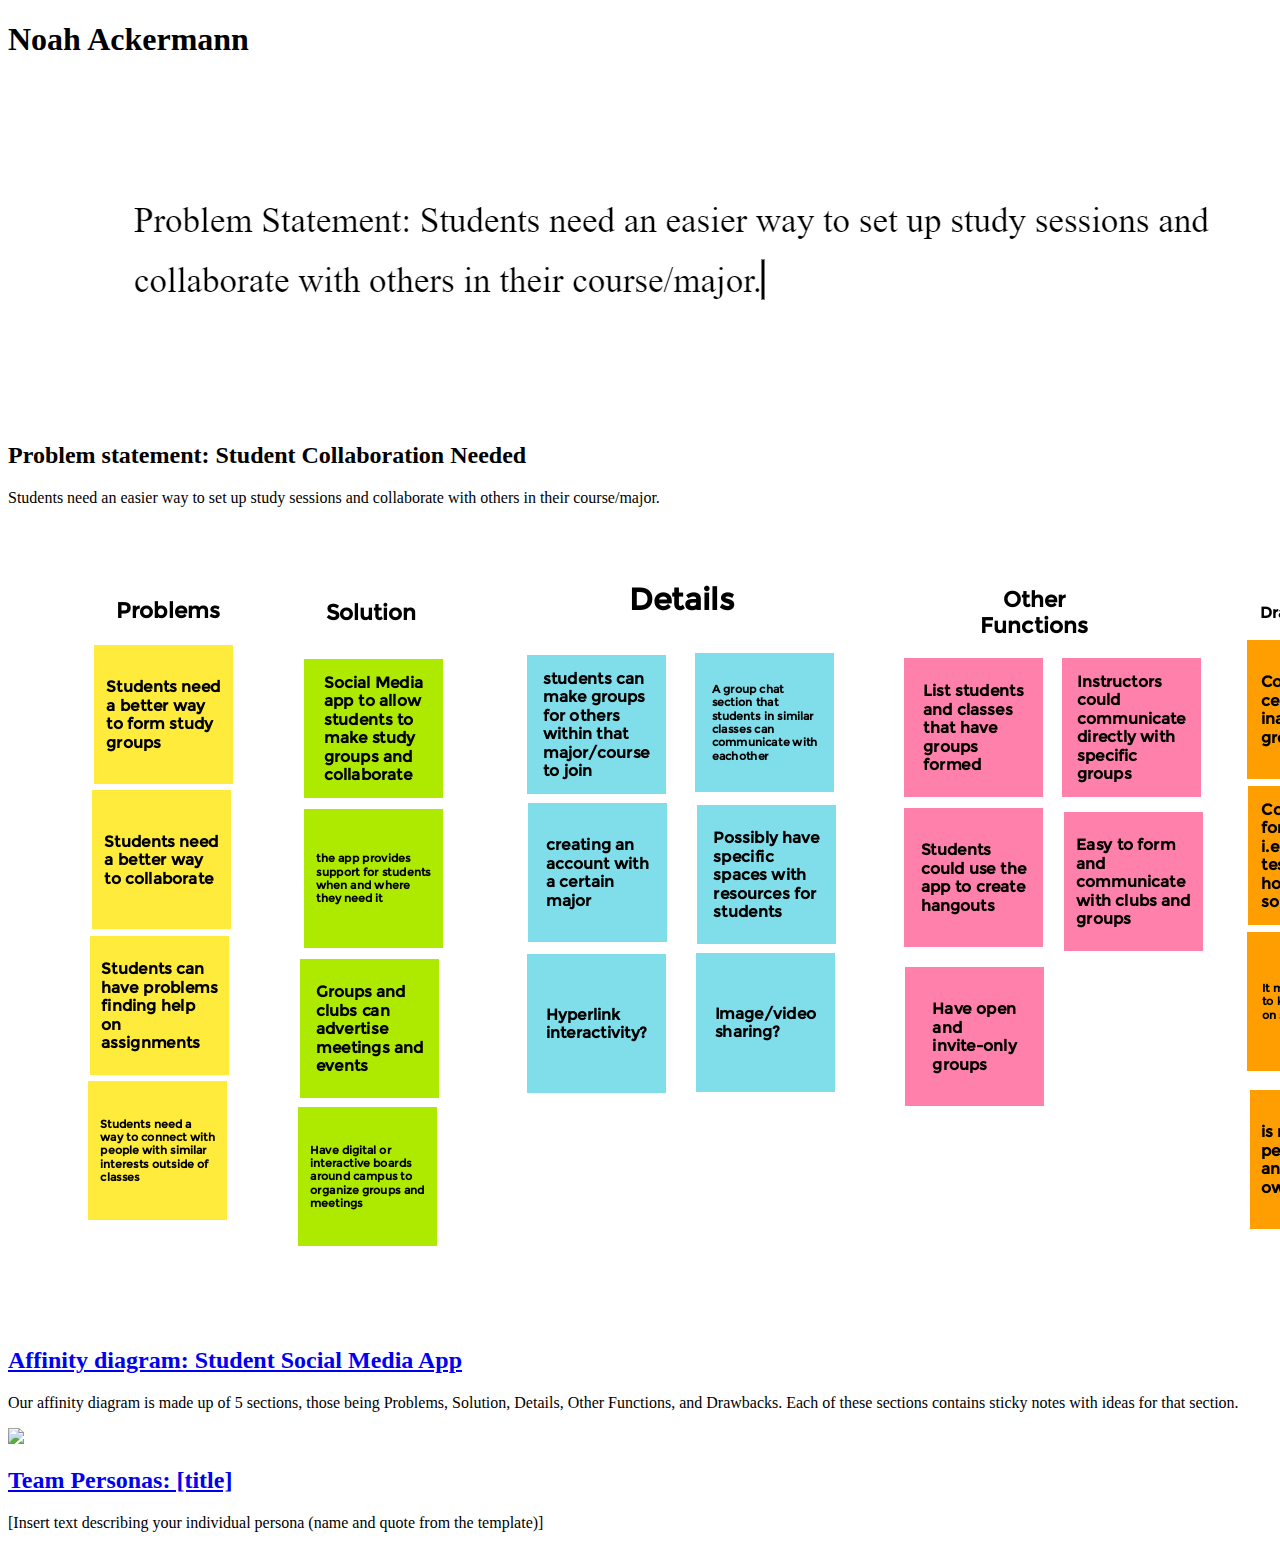
==== index.html @ 7d01def1 "Update index.html" ====
<!DOCTYPE html>
<html>
    <head>
        <title>CSCE 190: Noah Ackermann</title>
    </head>
    <body background-color: blue>
        <h1>Noah Ackermann</h1>
        <section class="assign">
            <img src="Images/Problem Statement.png">
            <section class="assign-det">
                <h2>Problem statement: Student Collaboration Needed</h2>
                <p>
                    Students need an easier way to set up study sessions and collaborate with others in their course/major.
                </p>
            </section>
        </section>
        <!-- Affinity diagram assignment -->
        <section class="assign">
            <img src="Images/Affinity Diagram 1.png" />
            <section class="assign-det">
                <a href="Files/Affinity Diagram.pdf"><h2>Affinity diagram: Student Social Media App</h2></a>
                <p>
                    Our affinity diagram is made up of 5 sections, those being Problems, Solution, Details, Other Functions, and Drawbacks. Each of these sections contains sticky notes with ideas for that section.
                </p>
        </section>
        </section>
        <!--Personas assignment-->
        <section class="assign">
            <img src="images/my-persona.jpg" />
            <section class="assign-det">
                <a href="files/all-personas.pdf"><h2>Team Personas: [title]</h2></a>
                <p>
                    [Insert text describing your individual persona (name and quote from the template)]
                </p>
            </section>
        </section>
    </body>
</html>
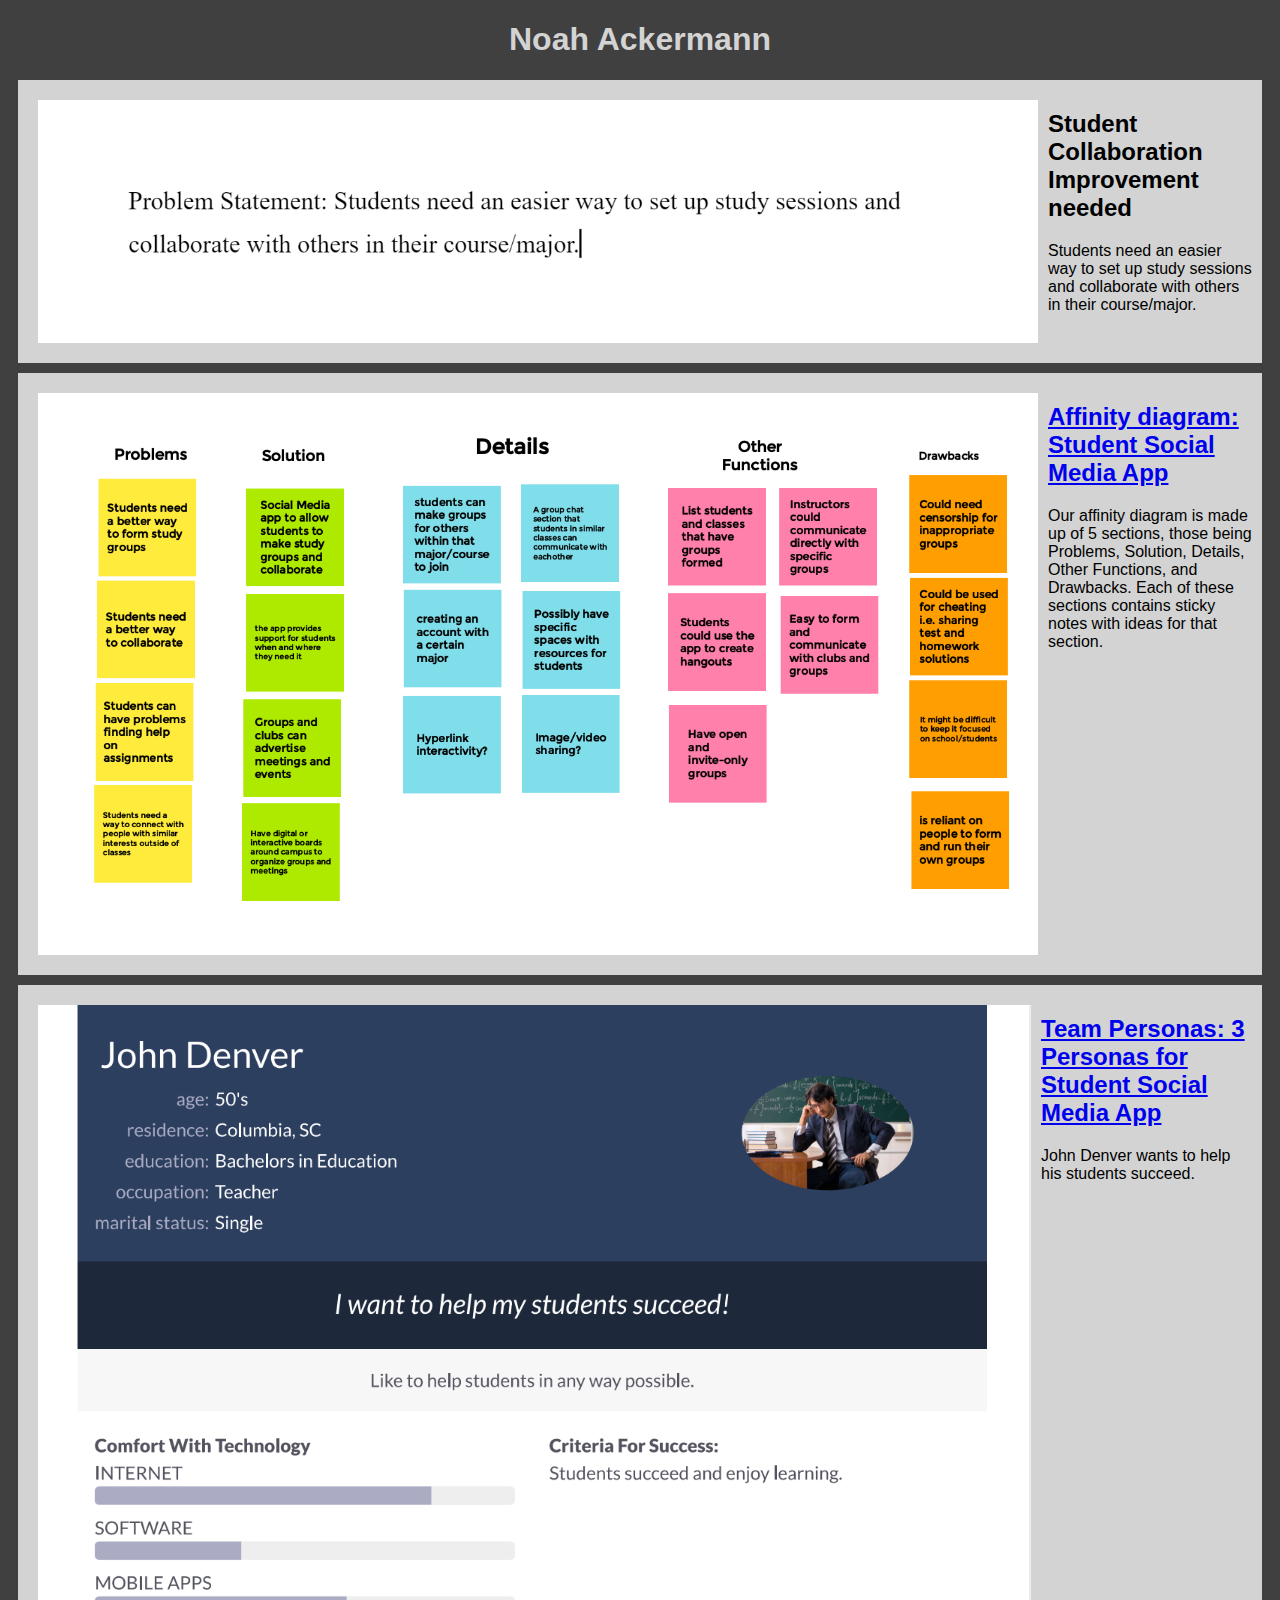
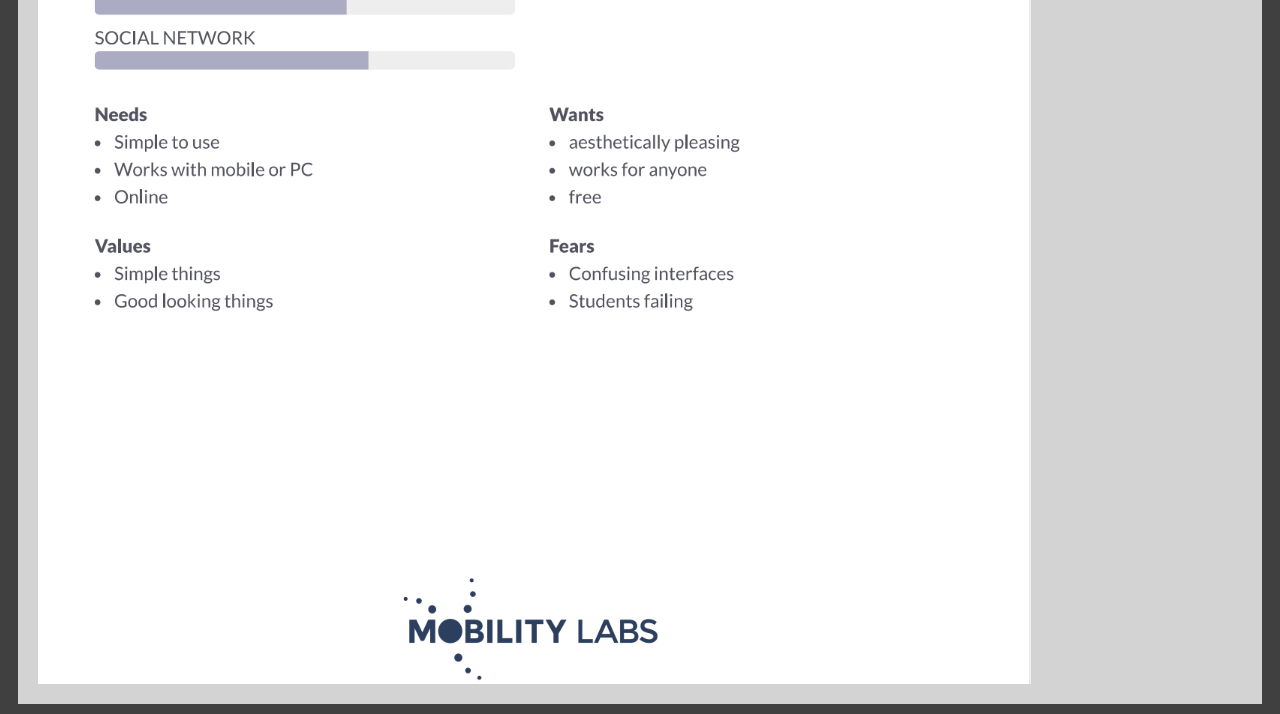
==== commit 4671bc28: "Add files via upload" ====
--- a/index.html
+++ b/index.html
@@ -1,38 +1,42 @@
 <!DOCTYPE html>
 <html>
     <head>
-        <title>CSCE 190: Noah Ackermann</title>
+        <title>
+            CSCE 190: Noah Ackermann
+        </title>
+        <link rel="stylesheet" href="styles.css">
     </head>
-    <body background-color: blue>
+    <body>
         <h1>Noah Ackermann</h1>
         <section class="assign">
             <img src="Images/Problem Statement.png">
             <section class="assign-det">
-                <h2>Problem statement: Student Collaboration Needed</h2>
+                <h2>Student Collaboration Improvement needed</h2>
                 <p>
-                    Students need an easier way to set up study sessions and collaborate with others in their course/major.
+                    Students need  an easier way to set up study sessions and collaborate with others in their course/major.
                 </p>
             </section>
         </section>
-        <!-- Affinity diagram assignment -->
+        <!--Affiniyy diagram assignment-->
         <section class="assign">
             <img src="Images/Affinity Diagram 1.png" />
             <section class="assign-det">
-                <a href="Files/Affinity Diagram.pdf"><h2>Affinity diagram: Student Social Media App</h2></a>
-                <p>
-                    Our affinity diagram is made up of 5 sections, those being Problems, Solution, Details, Other Functions, and Drawbacks. Each of these sections contains sticky notes with ideas for that section.
-                </p>
+            <a href="Files/Affinity Diagram.pdf"><h2>Affinity diagram: Student Social Media App</h2></a>
+            <p>
+                Our affinity diagram is made up of 5 sections, those being Problems, Solution, Details, Other Functions, and Drawbacks. Each of these sections contains sticky notes with ideas for that section.
+            </p>
         </section>
         </section>
+
         <!--Personas assignment-->
         <section class="assign">
-            <img src="images/my-persona.jpg" />
+            <img src="Images/persona.png" />
             <section class="assign-det">
-                <a href="files/all-personas.pdf"><h2>Team Personas: [title]</h2></a>
+                <a href="Files/CombinedPersonas.pdf"><h2>Team Personas: 3 Personas for Student Social Media App</h2></a>
                 <p>
-                    [Insert text describing your individual persona (name and quote from the template)]
+                    John Denver wants to help his students succeed.
                 </p>
             </section>
         </section>
     </body>
-</html>
+</html>--- a/styles.css
+++ b/styles.css
@@ -0,0 +1,22 @@
+body {
+    background-color: #404040;
+    font-family: Arial, Helvetica, sans-serif;
+}
+
+h1 {
+    color: lightgray;
+    text-align: center;
+}
+
+.assign {
+    background-color: lightgray;
+    margin: 10px;
+    padding: 10px;
+    display: flex;
+
+}
+
+.assign img {
+    width: 1000px;
+    margin: 10px;
+}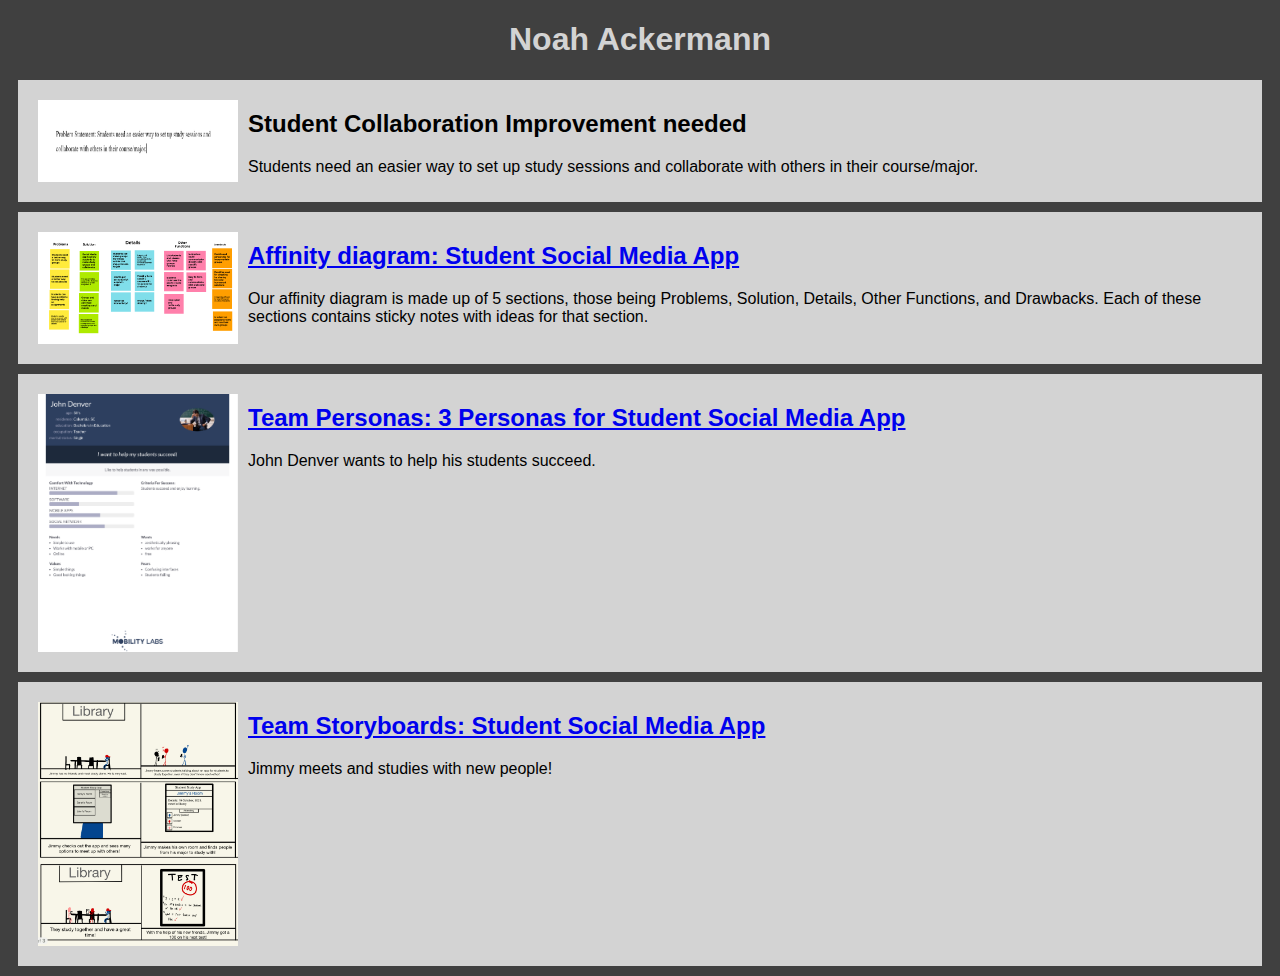
==== commit 59c16865: "Add files via upload" ====
--- a/index.html
+++ b/index.html
@@ -38,5 +38,16 @@
                 </p>
             </section>
         </section>
+
+        <!-- Storyboard assignment -->
+        <section class="assign">
+            <img src="Images/All Frames.JPG" />
+            <section class="assign-det">
+                <a href="Files/CombinedStoryboard.pdf"><h2>Team Storyboards: Student Social Media App</h2></a>
+                <p>
+                    Jimmy meets and studies with new people!
+                </p>
+            </section>
+        </section>
     </body>
 </html>--- a/styles.css
+++ b/styles.css
@@ -17,6 +17,6 @@
 }
 
 .assign img {
-    width: 1000px;
+    width: 200px;
     margin: 10px;
 }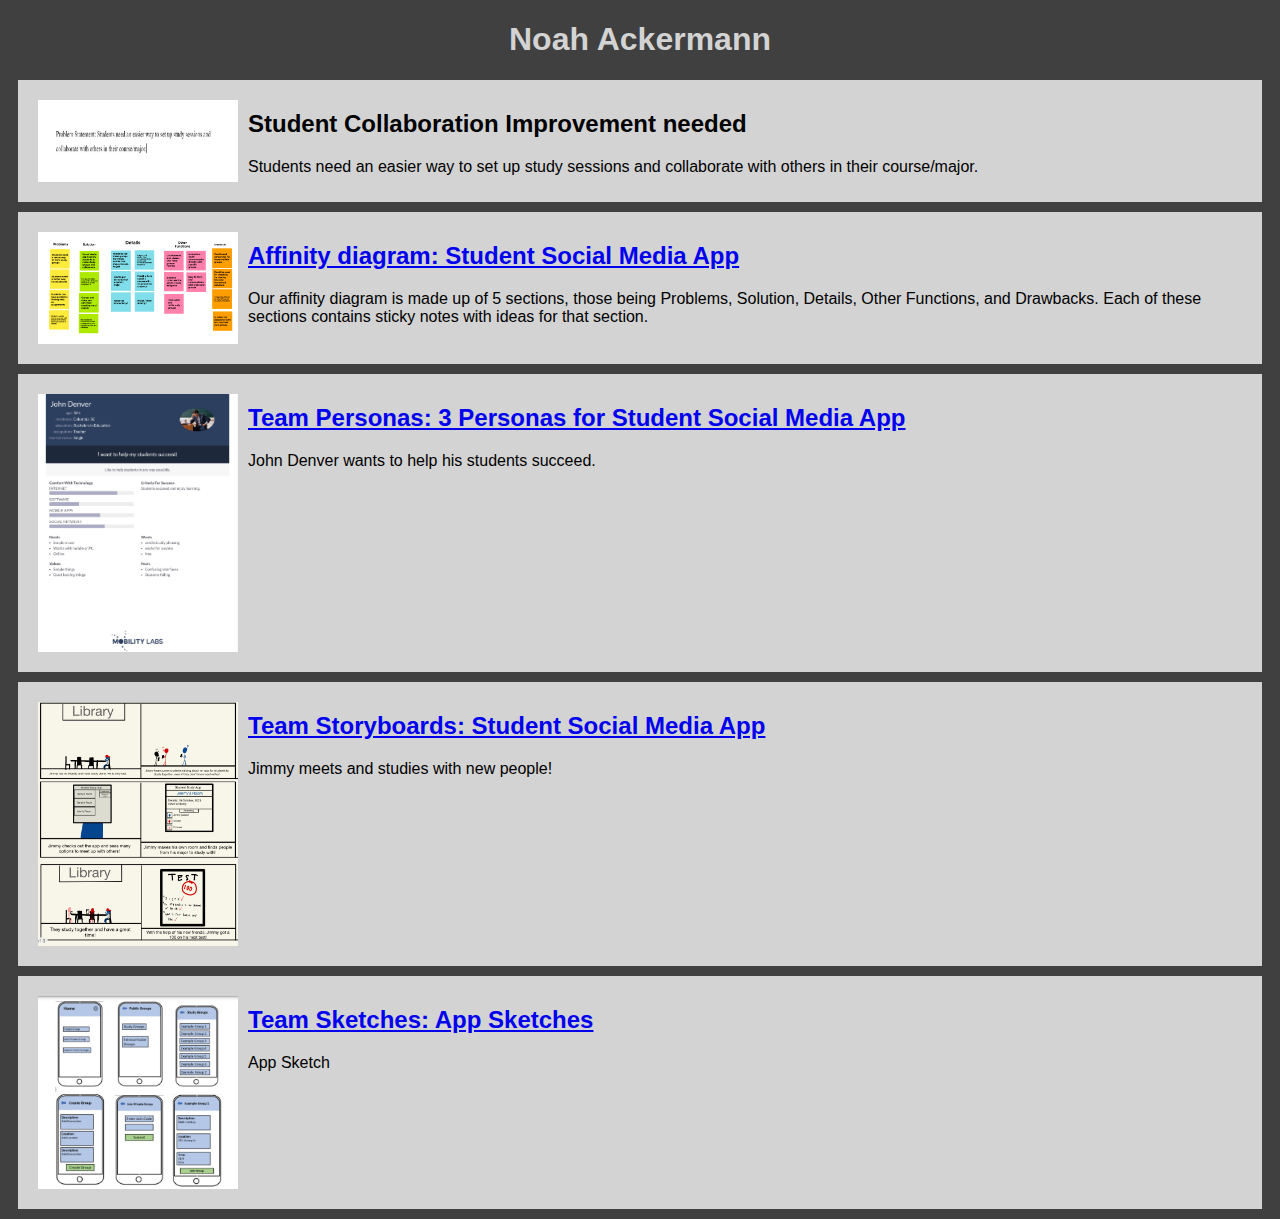
==== commit 837792f4: "Add files via upload" ====
--- a/index.html
+++ b/index.html
@@ -49,5 +49,16 @@
                 </p>
             </section>
         </section>
+
+        <!-- Sketching assignment -->
+        <section class="assign">
+            <img src="Images\Sketch.png" />
+            <section class="assign-det">
+                <a href="Files\CombinedSketch.pdf"><h2>Team Sketches: App Sketches</h2></a>
+                <p>
+                App Sketch
+                </p>
+            </section>
+        </section>
     </body>
 </html>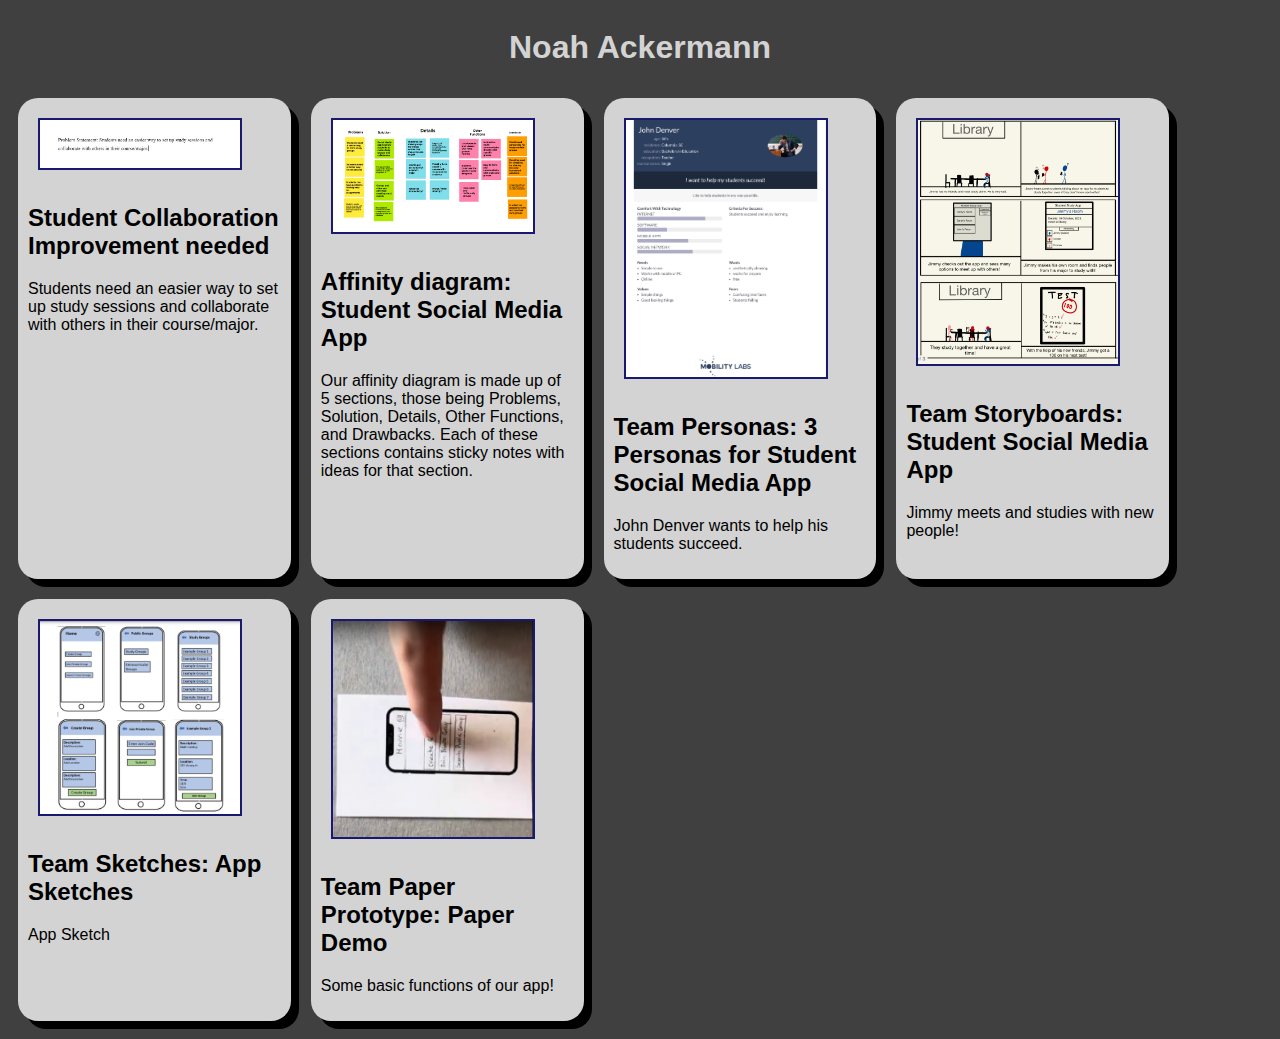
==== commit 772e6971: "Add files via upload" ====
--- a/index.html
+++ b/index.html
@@ -60,5 +60,16 @@
                 </p>
             </section>
         </section>
+
+        <!-- Paper prototype assignment -->
+    <section class="assign">
+        <img src="Images\Paper Prototype.png" />
+        <section class="assign-det">
+            <a href="https://www.youtube.com/watch?v=44rcuHkIXOM&ab_channel=TomGilman"><h2>Team Paper Prototype: Paper Demo</h2></a>
+            <p>
+                Some basic functions of our app!
+            </p>
+            </section>
+        </section>
     </body>
 </html>--- a/styles.css
+++ b/styles.css
@@ -1,22 +1,53 @@
 body {
     background-color: #404040;
     font-family: Arial, Helvetica, sans-serif;
+    display: flex;
+    flex-wrap: wrap;
 }
 
 h1 {
     color: lightgray;
     text-align: center;
+    width: 100%;
+    display: block;
+}
+
+h1:hover {
+    color: hotpink;
+    text-align: center;
+    width: 100%;
+    display: block;
+}
+
+a {
+    text-decoration: none;
+    color: black;
+}
+
+a:hover {
+    color: hotpink;
 }
 
 .assign {
     background-color: lightgray;
     margin: 10px;
     padding: 10px;
-    display: flex;
-
+    border-radius: 20px;
+    width: 20%;
+    display: block;
+    box-shadow: 8px 8px black;
 }
 
 .assign img {
     width: 200px;
     margin: 10px;
+    border: 2px solid midnightblue;
+    
+}
+
+.assign img:hover {
+    width: 200px;
+    margin: 10px;
+    border: 2px dashed hotpink;
+    
 }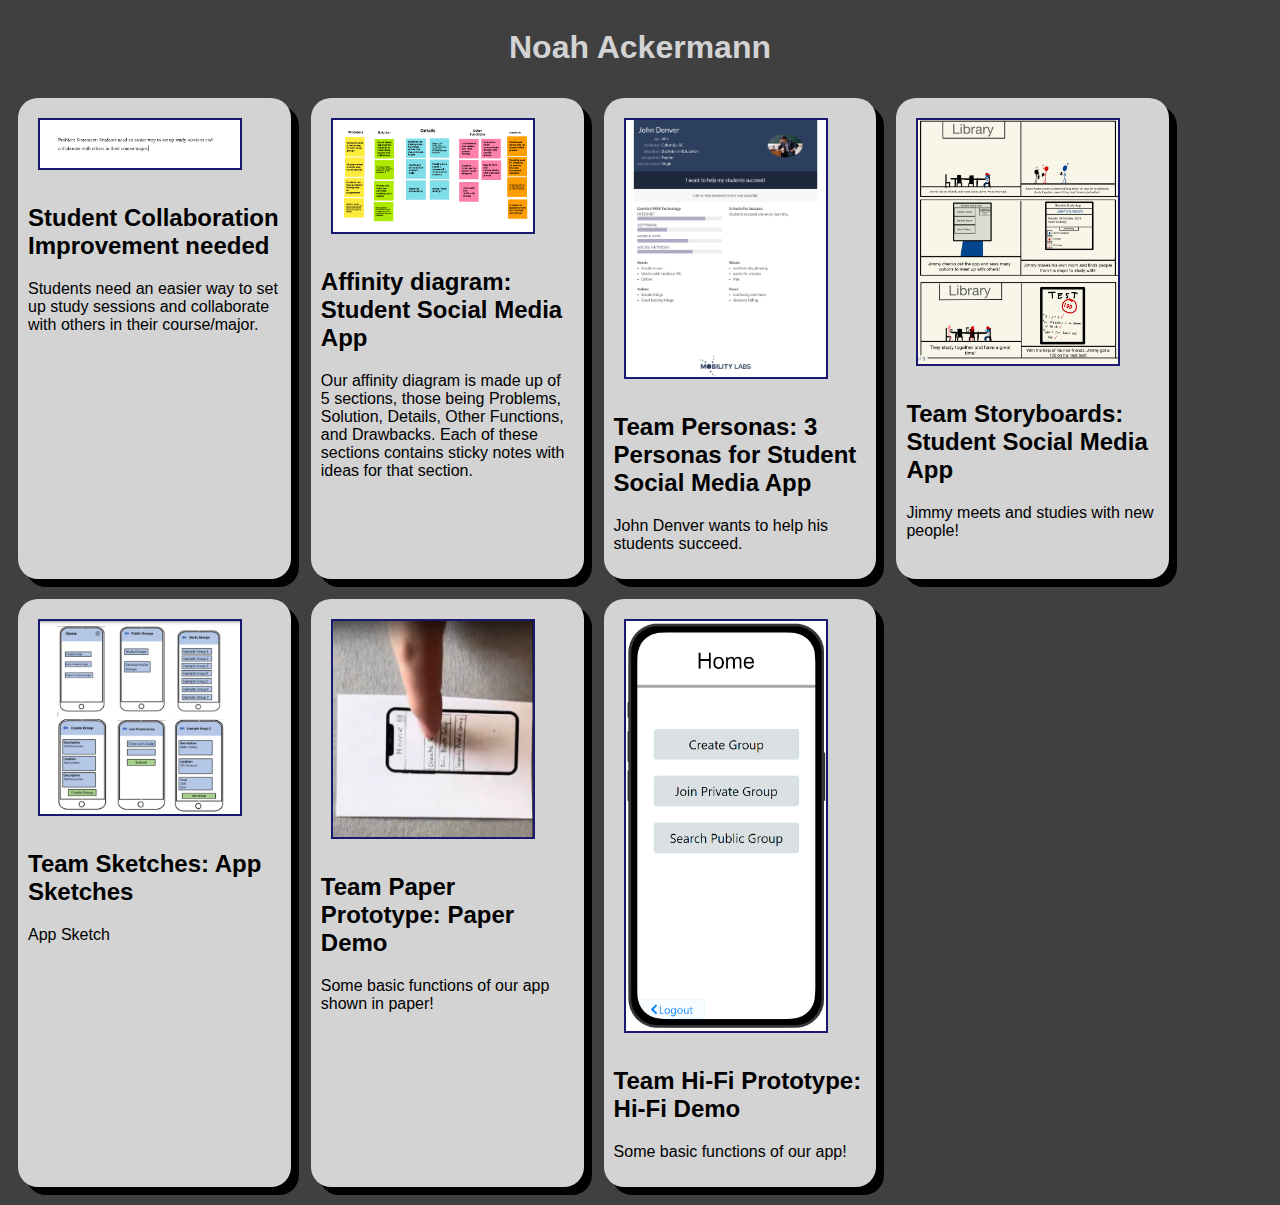
==== commit c00b0943: "Add files via upload" ====
--- a/index.html
+++ b/index.html
@@ -67,6 +67,17 @@
         <section class="assign-det">
             <a href="https://www.youtube.com/watch?v=44rcuHkIXOM&ab_channel=TomGilman"><h2>Team Paper Prototype: Paper Demo</h2></a>
             <p>
+                Some basic functions of our app shown in paper!
+            </p>
+            </section>
+        </section>
+
+        <!-- Hi-fi prototype assignment -->
+    <section class="assign">
+        <img src="Images\Hi-Fi Prototype.png" />
+        <section class="assign-det">
+            <a href="https://www.youtube.com/watch?v=sZWgiIj533o&ab_channel=EvanEargle"><h2>Team Hi-Fi Prototype: Hi-Fi Demo</h2></a>
+            <p>
                 Some basic functions of our app!
             </p>
             </section>
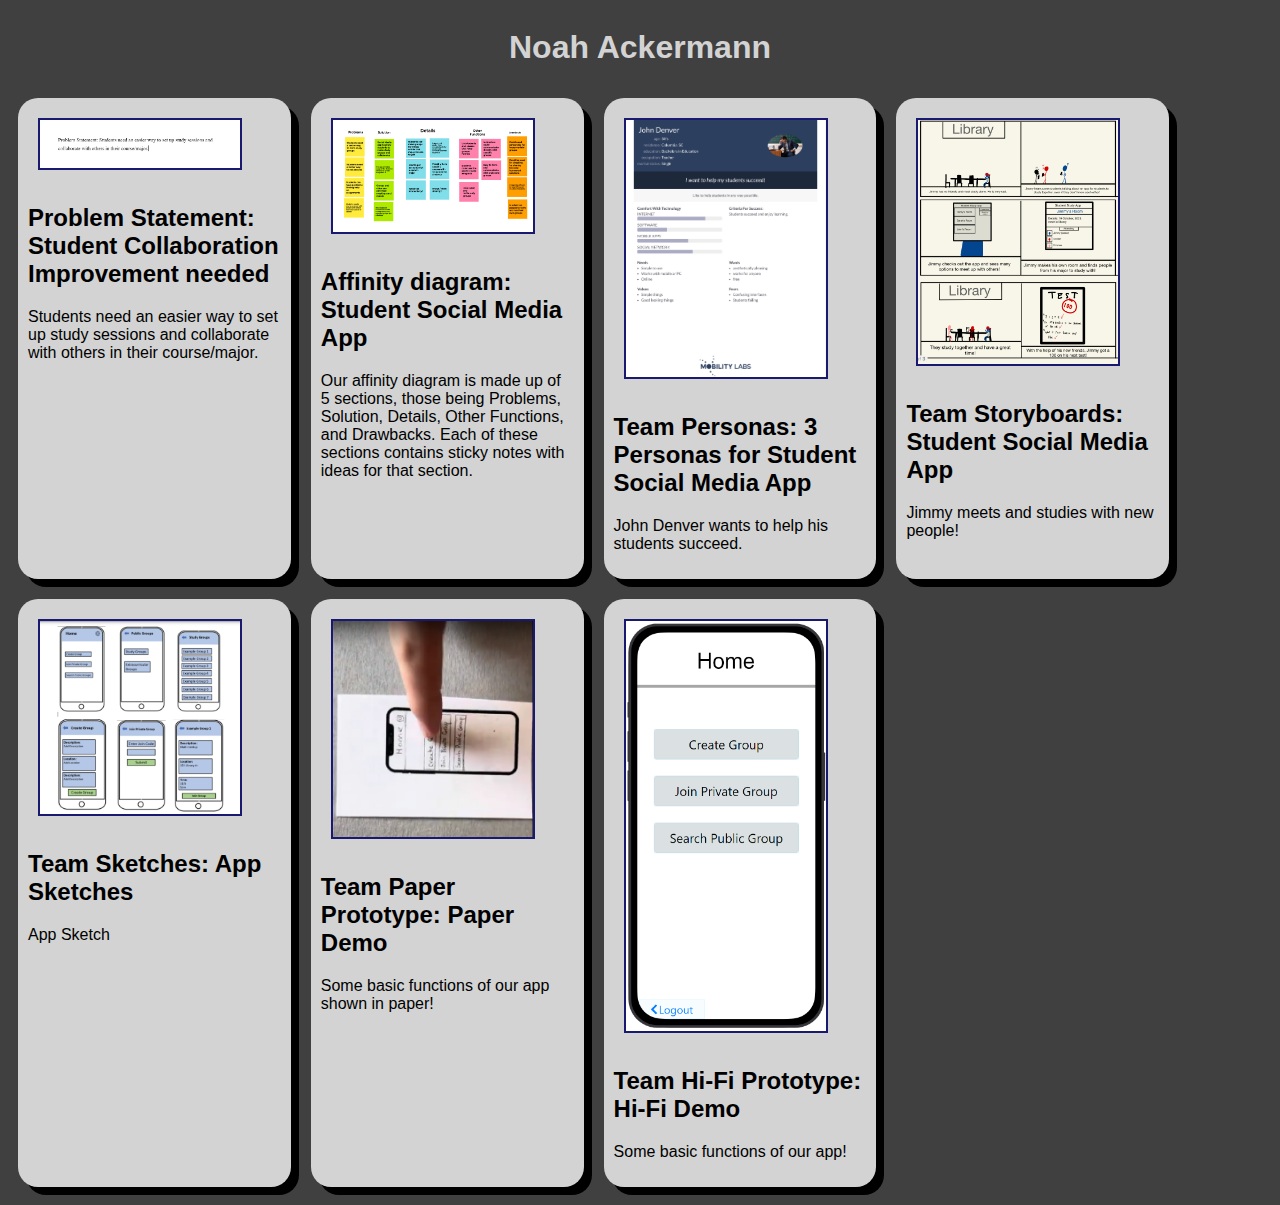
==== commit 279b2875: "Update index.html" ====
--- a/index.html
+++ b/index.html
@@ -11,7 +11,7 @@
         <section class="assign">
             <img src="Images/Problem Statement.png">
             <section class="assign-det">
-                <h2>Student Collaboration Improvement needed</h2>
+                <h2>Problem Statement: Student Collaboration Improvement needed</h2>
                 <p>
                     Students need  an easier way to set up study sessions and collaborate with others in their course/major.
                 </p>
@@ -83,4 +83,4 @@
             </section>
         </section>
     </body>
-</html>+</html>
